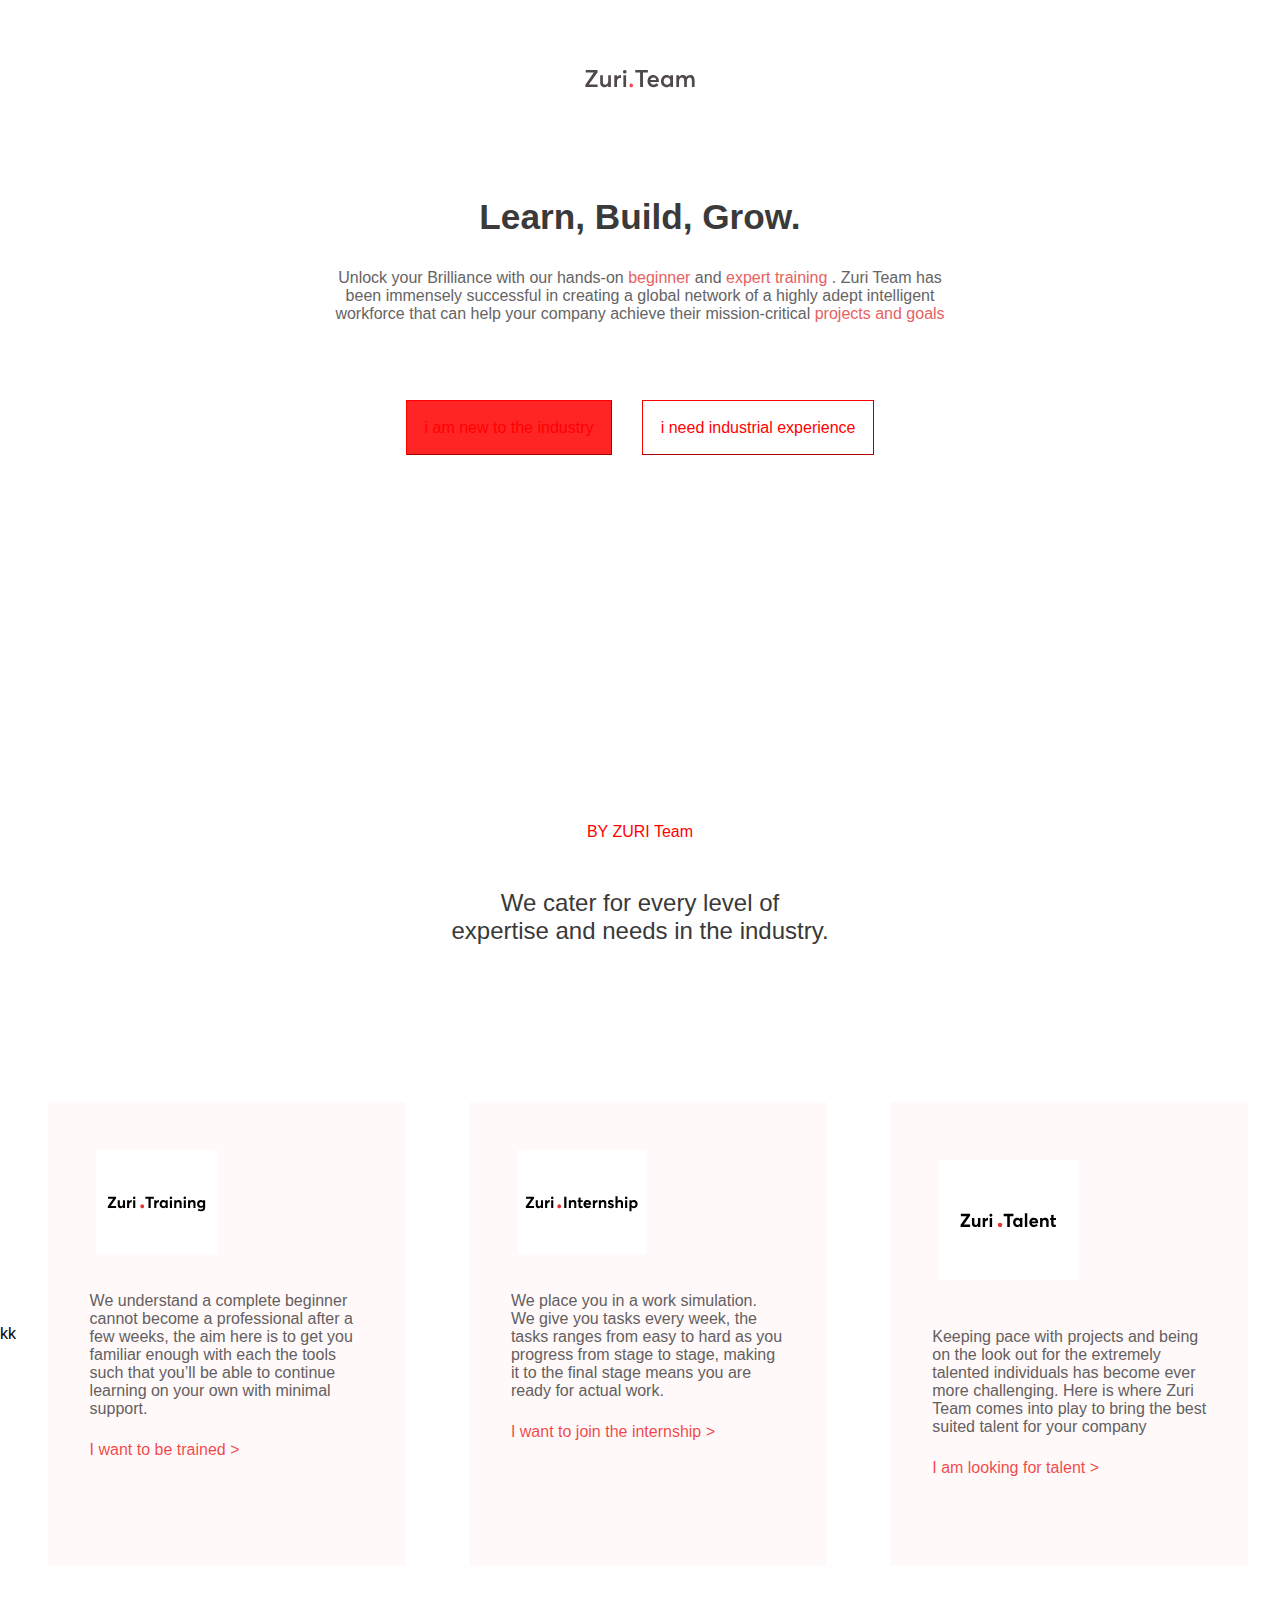
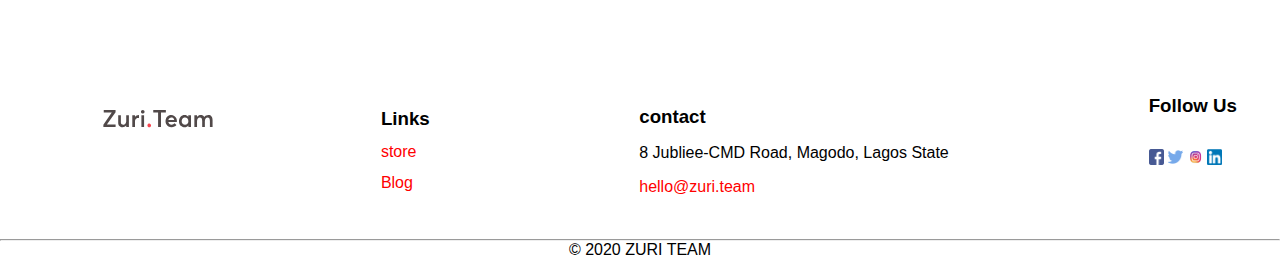
==== index.html @ 1c9fc720 "website clone" ====
<html lang="en">
  <head>
    <meta charset="UTF-8" />
    <meta http-equiv="X-UA-Compatible" content="IE=edge" />
    <meta name="viewport" content="width=device-width, initial-scale=1.0" />
    <link rel="stylesheet" href="style.css">
    <title>ZURI | Learn, Build, Grow.</title>
  </head>
  <body>
    <div class="logo-position">
      <img src="/images/zuri-logo-full.svg" class="logo-head" alt="" />
    </div>
    <section class="hero-container">
      <h1>Learn, Build, Grow.</h1>
      <p>
        Unlock your Brilliance with our hands-on <a class="training-link" href="#">beginner </a> and
        <a class="training-link" href="https://internship.zuri.team">expert training</a> . Zuri Team
        has been immensely successful in creating a global network of a highly
        adept intelligent workforce that can help your company achieve their
        mission-critical <a  class="training-link" href="https//talent.zuri.team">projects and goals</a> 
      </p>

      <div class="btn-x">
        <button class="btn-newPage1"><a href="secondPage.html">i am new to the industry</a> </button>
        <button class="btn-newPage2"><a href="lastpage.html"> i need industrial experience</a></button>
      </div>
    </section>

    <section class="second-sect">
      <div class="our-offer">
      <p class="offer-zuri">BY ZURI Team </p>
        <p class="offer-zuri2">We cater for every level of <br> expertise and needs in the industry.</p>
      </div>

      <div class="more-info-wrap">kk
        <div class="info1">
          <img class="info-image" src="/images/zuri-training-img.svg" alt="" />
          <p>
            We understand a complete beginner cannot become a professional after
            a few weeks, the aim here is to get you familiar enough with each
            the tools such that you’ll be able to continue learning on your own
            with minimal support.
          </p>
          <a class="info-s" href="">I want to be trained ></a>
        </div>
        <div class="info2">
          <img class="info-image"  src="/images/zuri-internship-img.svg" alt="" />
          <p>
            We place you in a work simulation. We give you tasks every week, the
            tasks ranges from easy to hard as you progress from stage to stage,
            making it to the final stage means you are ready for actual work.
          </p>
          <a class="info-s"  href="">I want to join the internship ></a>
        </div>

        <div class="info3">
          <img  class="info-image"  src="/images/zuri-talent-img.svg" alt="" />
          <p>
            Keeping pace with projects and being on the look out for the
            extremely talented individuals has become ever more challenging.
            Here is where Zuri Team comes into play to bring the best suited
            talent for your company
          </p>
          <a class="info-s" href="">I am looking for talent ></a>
        </div>
      </div>
    </section>

    <footer>
      <img src="/images/zuri-logo-full.svg" alt="" >

      <div class="links-flex">
        <h3 class="link">Links</h3>
        <a class="link" href="https://flutterwave.com/store/zuriteam">store</a>
        <a class="link" href="https://blog.zuri.team">Blog</a>
      </div>

      <div class="contact-flex">
        <h3 class="contact">contact</h3>
        <p class="contact"> 8 Jubliee-CMD Road, Magodo, Lagos State</p>
        <p class="contact"><a href="">hello@zuri.team</a></p>
      </div>

      <div class="socials-flex">
        <h3 >Follow Us</h3>
        <img class="social" src="/images/fb.png" >
        <img class="social" src="/images/twitter.png" >
        <img class="social" src="/images/IG.png" >
        <img class="social" src="/images/in.png">
      </div>
      
      
      
      
    </footer>
    <div class="line">
      <hr class="line-horizontal">
    </div>
    <div class="copyrights">
      <p>&#169 2020 ZURI TEAM</p>
    </div>
  </body>
</html>
---- style.css ----
@font-face {
  font-family: Averta;
  src: url(https://res.cloudinary.com/dafsch2zs//raw/upload/v1596618987/Zuri%Landing/AvertaDemoPECutteDemo-Regular_dghpn7.otf);
}

* {
  padding: 0;
  box-sizing: border-box;
  margin: 0;
  font-family: Averta, sans-serif;
}

body {
  font-family: system-ui, -apple-system, BlinkMacSystemFont, "Segoe UI", Roboto,
    Oxygen, Ubuntu, Cantarell, "Open Sans", "Helvetica Neue", sans-serif;
  max-width: 1440px;
}

.logo-position {
  text-align: center;
  margin-top: 4.3em;
}

:root {
  --background-text: rgb(230, 98, 98);
  --text: white;
}

.hero-container {
  margin: 0 auto;
  max-width: 700px;
  text-align: center;
  padding: 2em;
}
h1 {
  color: rgb(59, 58, 58);
  font-weight: 800;
  font-size: 2.2rem;
  margin-top: 2.2em;
}

.hero-container p {
  margin-top: 2em;
  margin-bottom: 4.8em;
  color: rgb(102, 100, 100);
}

.training-link {
  color: var(--background-text);
}

.btn-newPage1 {
  padding: 1.1em;
  margin-right: 1.6em;
  margin-bottom: 2em;
  border-color: red;
  border-width: thin;
  color: white;
  font-size: 1em;
  background-color: rgba(255, 0, 0, 0.856);
}
.btn-newPage1:hover {
  background-color: transparent;
  color: red;
}

.btn-newPage2 {
  padding: 1.1em;
  background-color: transparent;
  border-color: red;
  border-width: thin;
  color: rgb(192, 17, 17);
  font-size: 1em;
}

.btn-newPage2:hover {
  color: white;
  background-color: rgba(255, 0, 0, 0.856);
}

.btn-x {
  font-size: 1rem;
}

.our-offer {
  text-align: center;
  margin-top: 19em;
}

.offer-zuri {
  color: red;
}

.offer-zuri2 {
  color: rgb(58, 57, 57);
  font-size: 1.5rem;
  text-align: center;
  margin-top: 2em;
  margin-bottom: 5.2em;
}

.more-info-wrap {
  display: flex;
  justify-content: space-between;
  align-items: center;
}
.info1,
.info2,
.info3 {
  width: 400px;
  margin: 2em;
  padding: 2.6em;
  background-color: rgba(255, 194, 204, 0.1);
  height: 29em;
  color: rgb(100, 95, 95);
  padding-bottom: 4em;
}
.info-image {
  padding: 0.4em;
  margin-bottom: 2em;
}

.info-s {
  text-decoration: none;
  color: rgba(236, 8, 8, 0.753);
  margin-top: 3em;
}

.info1 p,
.info2 p,
.info3 p {
  margin-bottom: 1.4em;
}

footer {
  display: flex;
  justify-content: space-between;
  margin: 20px;
  align-items: center;
  padding: 23px;
  margin-left: 5em;
}

.copyrights {
  display: flex;
  align-items: center;
  justify-content: center;
  flex-direction: column;
}
.social {
  width: 15px;
  height: 16px;
  margin-top: 2em;
}

.socials-flex {
  padding-left: 8em;
  margin-top: 1.7em;
}
.contact-flex {
  margin-top: 2.9em;
  margin-left: 8.6em;
}
.contact {
  margin-top: 1em;
}

.links-flex {
  display: flex;
  flex-direction: column;
  margin-top: 3em;
  margin-left: 6em;
}

.link {
  text-decoration: none;
  margin-top: 0.8em;
}

a {
  text-decoration: none;
  color: red;
}

@media (max-width: 900px) {
  .more-info-wrap {
    flex-direction: column;
  }
  .btn-newPage1 {
    margin-right: 0;
  }

  footer {
    display: flex;
    flex-direction: column;
    justify-content: center;
    margin: 0;
    align-items: center;
    padding: 0;
    margin-left: 0;
  }

  .social {
    width: 15px;
    height: 16px;
    margin-top: 2em;
  }

  .socials-flex {
    padding-left: 0;
    margin-top: 0;
  }
  .contact-flex {
    margin-top: 1.7em;
    margin-right: 9.3em;
    margin-bottom: 2em;
  }
  .contact {
    margin-top: 0;
    margin-bottom: 2em;
    text-align: center;
  }

  .links-flex {
    display: flex;
    flex-direction: column;
    margin-top: 3em;
    margin-left: 0;
  }
}

/**********Second Page***********/
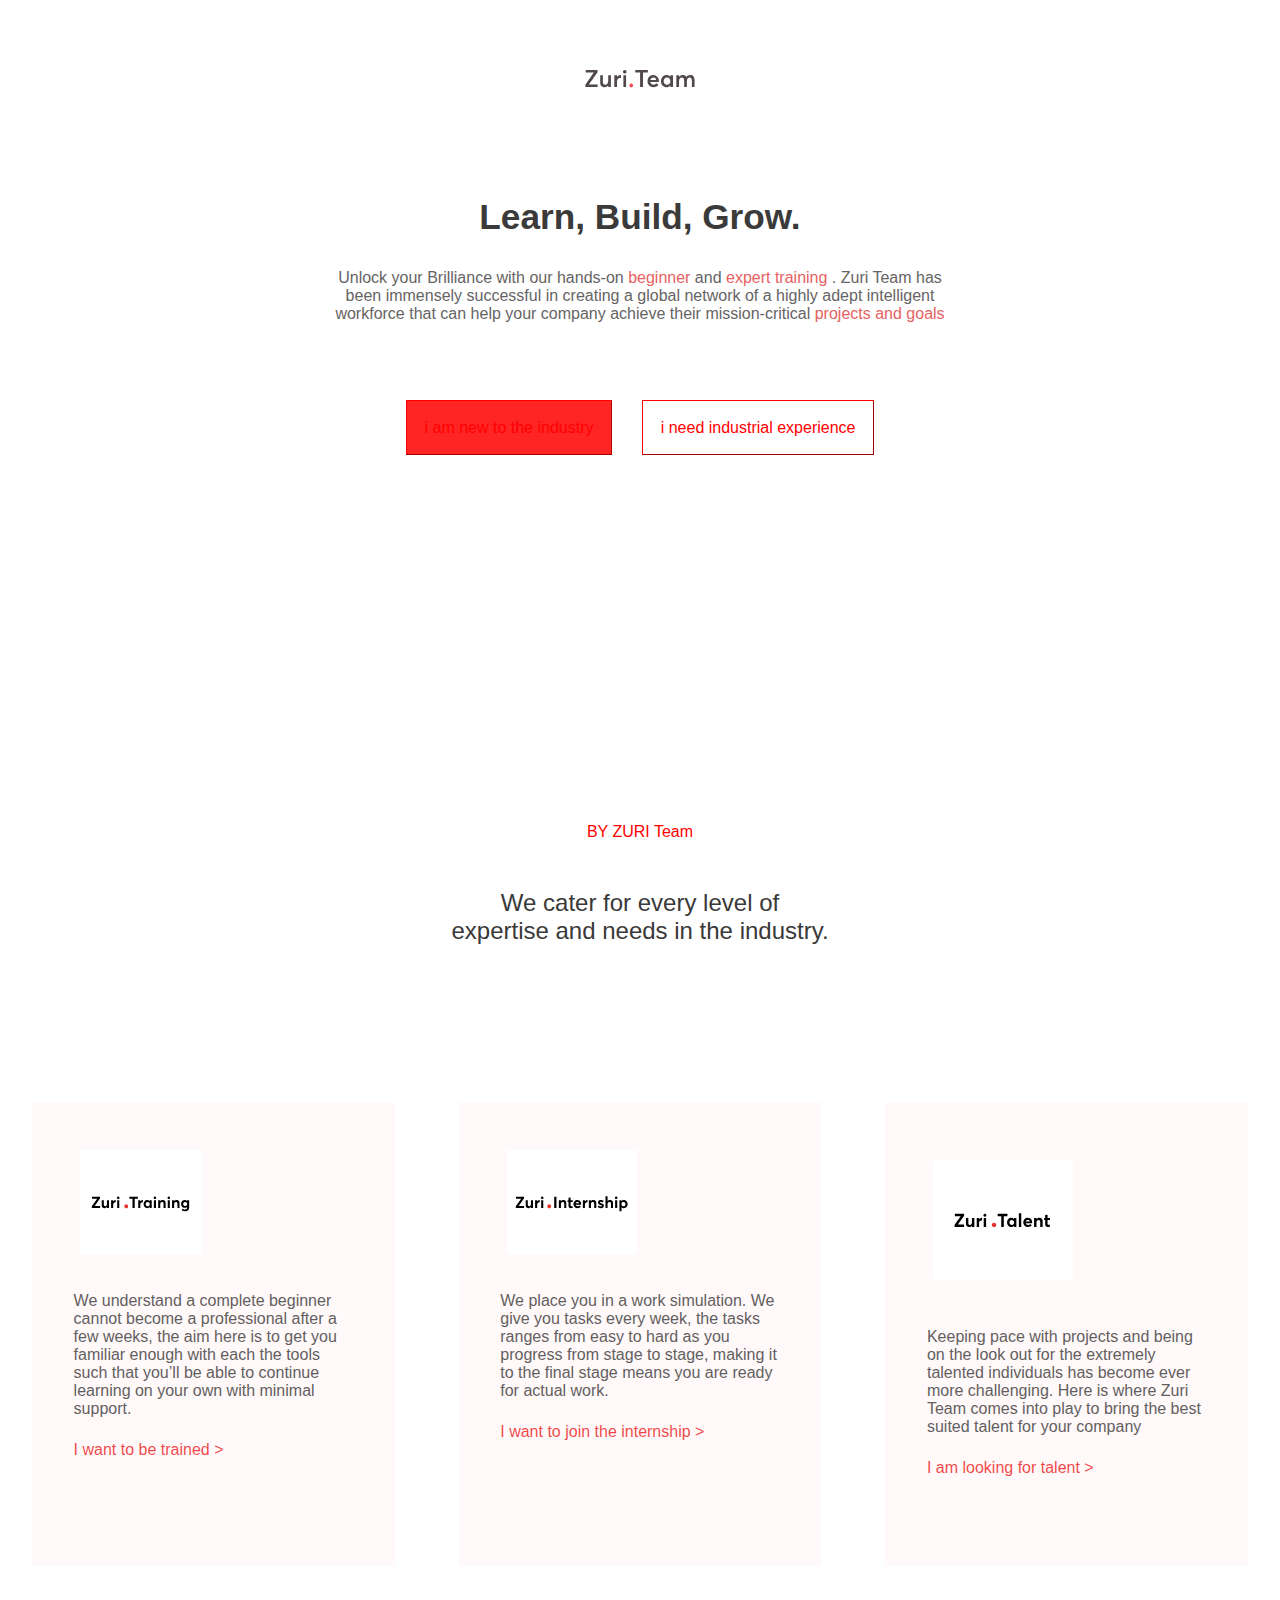
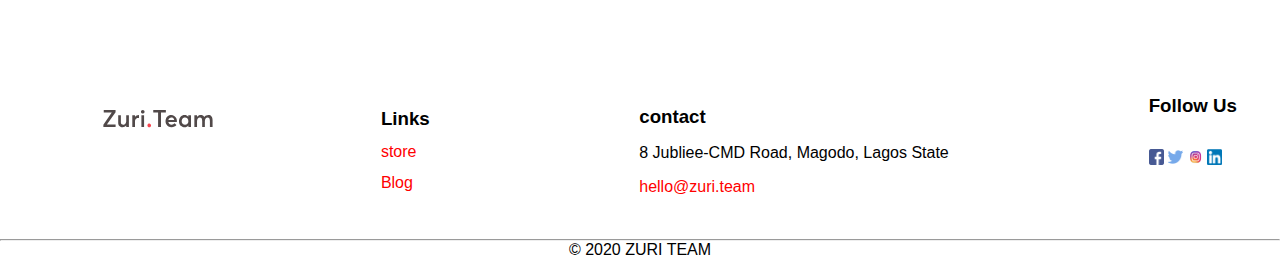
==== commit e9184b4d: "added javascript functions" ====
--- a/index.html
+++ b/index.html
@@ -8,7 +8,7 @@
   </head>
   <body>
     <div class="logo-position">
-      <img src="/images/zuri-logo-full.svg" class="logo-head" alt="" />
+      <img src="images/zuri-logo-full.svg" class="logo-head" alt="" />
     </div>
     <section class="hero-container">
       <h1>Learn, Build, Grow.</h1>
@@ -32,9 +32,9 @@
         <p class="offer-zuri2">We cater for every level of <br> expertise and needs in the industry.</p>
       </div>
 
-      <div class="more-info-wrap">kk
+      <div class="more-info-wrap">
         <div class="info1">
-          <img class="info-image" src="/images/zuri-training-img.svg" alt="" />
+          <img class="info-image" src="images/zuri-training-img.svg" alt="" />
           <p>
             We understand a complete beginner cannot become a professional after
             a few weeks, the aim here is to get you familiar enough with each
@@ -44,7 +44,7 @@
           <a class="info-s" href="">I want to be trained ></a>
         </div>
         <div class="info2">
-          <img class="info-image"  src="/images/zuri-internship-img.svg" alt="" />
+          <img class="info-image"  src="images/zuri-internship-img.svg" alt="" />
           <p>
             We place you in a work simulation. We give you tasks every week, the
             tasks ranges from easy to hard as you progress from stage to stage,
@@ -54,7 +54,7 @@
         </div>
 
         <div class="info3">
-          <img  class="info-image"  src="/images/zuri-talent-img.svg" alt="" />
+          <img  class="info-image"  src="images/zuri-talent-img.svg" alt="" />
           <p>
             Keeping pace with projects and being on the look out for the
             extremely talented individuals has become ever more challenging.
@@ -67,7 +67,7 @@
     </section>
 
     <footer>
-      <img src="/images/zuri-logo-full.svg" alt="" >
+      <img src="images/zuri-logo-full.svg" alt="" >
 
       <div class="links-flex">
         <h3 class="link">Links</h3>
@@ -83,10 +83,10 @@
 
       <div class="socials-flex">
         <h3 >Follow Us</h3>
-        <img class="social" src="/images/fb.png" >
-        <img class="social" src="/images/twitter.png" >
-        <img class="social" src="/images/IG.png" >
-        <img class="social" src="/images/in.png">
+        <img class="social" src="images/fb.png" >
+        <img class="social" src="images/twitter.png" >
+        <img class="social" src="images/IG.png" >
+        <img class="social" src="images/in.png">
       </div>
       
       
